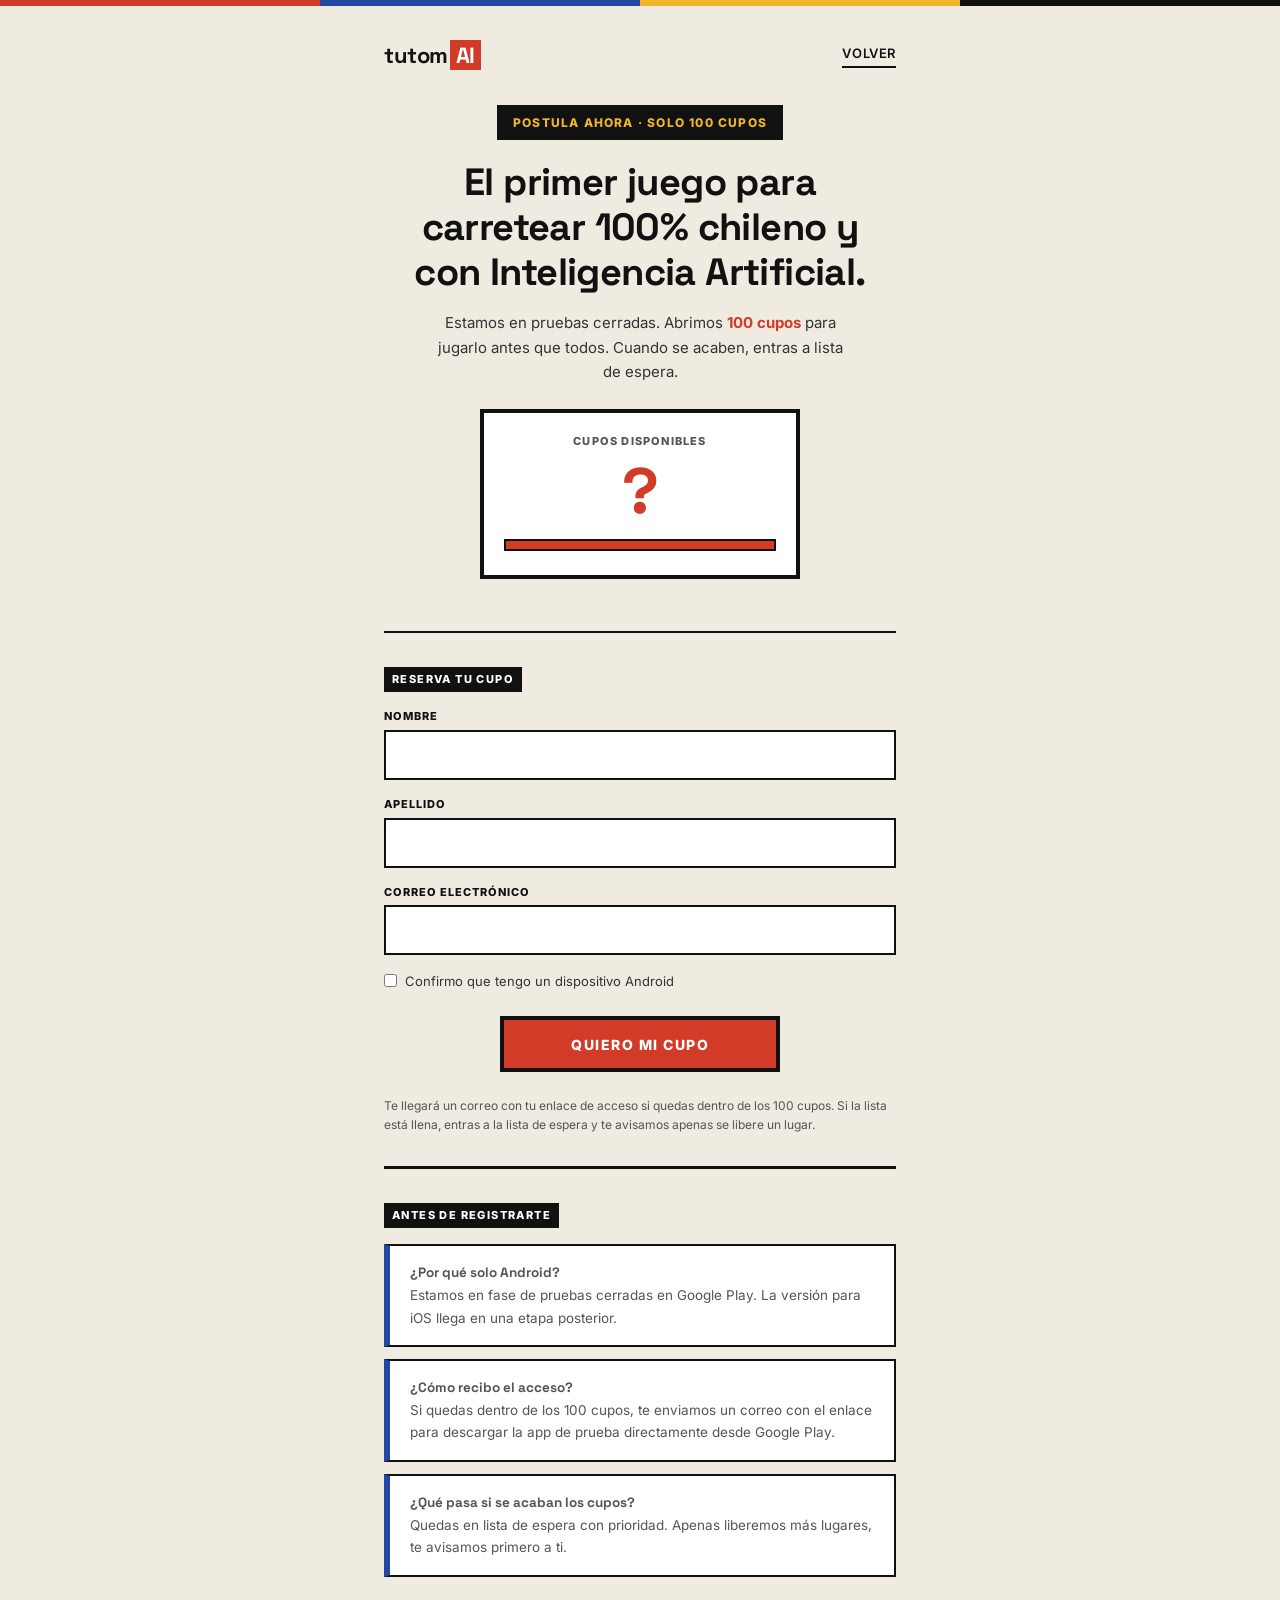
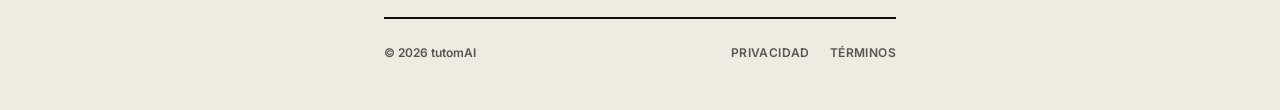
==== early-access.html @ 4b157cb8 "Redesign site with Mondrian style and add early-access landing page Rebuild all pages around tutomAI" ====
<!DOCTYPE html>
<html lang="es">
<head>
  <meta charset="UTF-8" />
  <meta name="viewport" content="width=device-width, initial-scale=1.0" />
  <title>Acceso anticipado — tutomAI</title>
  <meta name="description" content="Sé de los primeros 100 en jugar tutomAI antes que nadie. Solo Android. Cupos limitados." />
  <link rel="preconnect" href="https://fonts.googleapis.com" />
  <link rel="preconnect" href="https://fonts.gstatic.com" crossorigin />
  <link rel="stylesheet" href="/style.css" />
</head>
<body>
  <div class="m-strip"><span></span><span></span><span></span><span></span></div>

  <div class="container container-ea">

    <nav class="nav">
      <a href="/" class="nav-brand">tutom<span class="accent">AI</span></a>
      <a href="/" class="nav-back">Volver</a>
    </nav>

    <section class="ea-hero">
      <span class="ea-badge">Postula ahora · Solo 100 cupos</span>
      <h1 class="ea-title">El primer juego para carretear 100% chileno y con Inteligencia Artificial.</h1>
      <p class="ea-sub">Estamos en pruebas cerradas. Abrimos <strong>100 cupos</strong> para jugarlo antes que todos. Cuando se acaben, entras a lista de espera.</p>

      <div class="ea-counter-box" id="counterBox">
        <div class="ea-counter-label">Cupos disponibles</div>
        <div class="ea-counter-number" id="counterNumber">—</div>
        <div class="ea-progress-track">
          <div class="ea-progress-fill" id="progressFill"></div>
        </div>
      </div>
    </section>

    <div class="divider"></div>

    <section class="ea-form-section" id="formSection">
      <p class="section-title" id="formSectionTitle">Reserva tu cupo</p>

      <form id="eaForm" class="ea-form">
        <div class="ea-field">
          <label for="firstName">Nombre</label>
          <input type="text" id="firstName" name="firstName" required autocomplete="given-name" />
        </div>
        <div class="ea-field">
          <label for="lastName">Apellido</label>
          <input type="text" id="lastName" name="lastName" required autocomplete="family-name" />
        </div>
        <div class="ea-field">
          <label for="email">Correo electrónico</label>
          <input type="email" id="email" name="email" required autocomplete="email" />
        </div>

        <label class="ea-check">
          <input type="checkbox" id="confirmAndroid" required />
          <span>Confirmo que tengo un dispositivo Android</span>
        </label>

        <button type="submit" class="btn btn-red ea-submit" id="eaSubmit">Quiero mi cupo</button>
        <p class="ea-disclaimer-small">Te llegará un correo con tu enlace de acceso si quedas dentro de los 100 cupos. Si la lista está llena, entras a la lista de espera y te avisamos apenas se libere un lugar.</p>
      </form>

      <div class="ea-success" id="eaSuccess" hidden>
        <div class="ea-success-icon">
          <span class="ea-beer ea-beer-left">🍺</span>
          <span class="ea-beer ea-beer-right">🍺</span>
        </div>
        <h2 class="ea-success-title" id="successTitle">¡Estás dentro!</h2>
        <p class="ea-success-text" id="successText">Revisa tu correo en los próximos días: te enviaremos el enlace de acceso a tutomAI.</p>
      </div>
    </section>

    <div class="divider"></div>

    <section class="section ea-faq">
      <p class="section-title">Antes de registrarte</p>
      <div class="card">
        <p class="card-title">¿Por qué solo Android?</p>
        <p>Estamos en fase de pruebas cerradas en Google Play. La versión para iOS llega en una etapa posterior.</p>
      </div>
      <div class="card">
        <p class="card-title">¿Cómo recibo el acceso?</p>
        <p>Si quedas dentro de los 100 cupos, te enviamos un correo con el enlace para descargar la app de prueba directamente desde Google Play.</p>
      </div>
      <div class="card">
        <p class="card-title">¿Qué pasa si se acaban los cupos?</p>
        <p>Quedas en lista de espera con prioridad. Apenas liberemos más lugares, te avisamos primero a ti.</p>
      </div>
    </section>

    <footer class="footer">
      <span class="footer-copy">© 2026 tutomAI</span>
      <div class="footer-links">
        <a href="/privacy.html">Privacidad</a>
        <a href="/terms.html">Términos</a>
      </div>
    </footer>

  </div>

  <script>
    const SCRIPT_URL = "https://script.google.com/macros/s/AKfycbwHbgW30Sx4lBO-89AHgApN3-SpJ5P9kEh-o2mkqaEKAbvNR7flJnKzaC2NRhua3Z_nAw/exec";
    const TOTAL_SLOTS = 100;

    const counterNumber = document.getElementById('counterNumber');
    const progressFill = document.getElementById('progressFill');
    const formSectionTitle = document.getElementById('formSectionTitle');
    const eaForm = document.getElementById('eaForm');
    const eaSuccess = document.getElementById('eaSuccess');
    const successTitle = document.getElementById('successTitle');
    const successText = document.getElementById('successText');
    const eaSubmit = document.getElementById('eaSubmit');

    function renderCounter(remaining) {
      const safeRemaining = Math.max(0, remaining);
      counterNumber.textContent = safeRemaining;
      const pct = Math.min(100, Math.max(0, (safeRemaining / TOTAL_SLOTS) * 100));
      progressFill.style.width = pct + '%';

      if (safeRemaining <= 0) {
        formSectionTitle.textContent = 'Lista de espera';
        eaSubmit.textContent = 'Unirme a la lista de espera';
        counterNumber.classList.add('ea-counter-zero');
      }
    }

    async function loadCounter() {
      try {
        const res = await fetch(SCRIPT_URL + '?action=count');
        const data = await res.json();
        renderCounter(TOTAL_SLOTS - data.registered);
      } catch (err) {
        counterNumber.textContent = '?';
      }
    }

    eaForm.addEventListener('submit', async (e) => {
      e.preventDefault();
      eaSubmit.disabled = true;
      eaSubmit.textContent = 'Enviando...';

      const payload = {
        firstName: document.getElementById('firstName').value.trim(),
        lastName: document.getElementById('lastName').value.trim(),
        email: document.getElementById('email').value.trim(),
      };

      try {
        const res = await fetch(SCRIPT_URL, {
          method: 'POST',
          body: JSON.stringify(payload),
        });
        const data = await res.json();

        eaForm.hidden = true;
        eaSuccess.hidden = false;

        if (data.status === 'waitlist') {
          successTitle.textContent = 'Quedaste en lista de espera';
          successText.textContent = 'Los 100 cupos ya se llenaron, pero quedaste con prioridad. Te avisaremos por correo apenas se libere un lugar.';
        } else {
          successTitle.textContent = '¡Estás dentro!';
          successText.textContent = 'Revisa tu correo en los próximos días: te enviaremos el enlace de acceso a tutomAI.';
        }

        if (typeof data.registered === 'number') {
          renderCounter(TOTAL_SLOTS - data.registered);
        }
      } catch (err) {
        eaSubmit.disabled = false;
        eaSubmit.textContent = 'Quiero mi cupo';
        alert('Hubo un problema al enviar tu registro. Intenta nuevamente.');
      }
    });

    loadCounter();
  </script>
</body>
</html>
---- style.css ----
@import url('https://fonts.googleapis.com/css2?family=Inter:wght@400;500;600;700;800&family=Space+Grotesk:wght@500;700&display=swap');

*, *::before, *::after { margin: 0; padding: 0; box-sizing: border-box; }

:root {
  --cream: #F0EBE1;
  --white: #FFFFFF;
  --black: #111111;
  --muted: #555555;
  --secondary: #333333;

  --red: #D13B27;
  --blue: #2447A3;
  --yellow: #F0B429;
  --green: #2A7D4F;
  --purple: #7B3FA0;

  --border-w: 2.5px;
  --border-w-heavy: 4px;

  --space-xs: 4px;
  --space-sm: 8px;
  --space-md: 12px;
  --space-lg: 16px;
  --space-xl: 20px;
  --space-xxl: 24px;
  --space-x3l: 32px;
  --space-x4l: 40px;
  --space-x5l: 48px;

  --font-sans: 'Inter', -apple-system, BlinkMacSystemFont, sans-serif;
  --font-display: 'Space Grotesk', sans-serif;
}

html { background: var(--cream); }

body {
  font-family: var(--font-sans);
  background: var(--cream);
  color: var(--black);
  line-height: 1.6;
  -webkit-font-smoothing: antialiased;
}

a { color: var(--black); }

/* ---------- Mondrian decorative strip ---------- */
.m-strip {
  display: flex;
  height: 6px;
  width: 100%;
}

.m-strip span { flex: 1; }
.m-strip span:nth-child(1) { background: var(--red); }
.m-strip span:nth-child(2) { background: var(--blue); }
.m-strip span:nth-child(3) { background: var(--yellow); }
.m-strip span:nth-child(4) { background: var(--black); }

/* ---------- Layout ---------- */
.container {
  max-width: 640px;
  margin: 0 auto;
  padding: var(--space-xxl) var(--space-lg) var(--space-x5l);
}

/* ---------- Nav ---------- */
.nav {
  display: flex;
  align-items: center;
  justify-content: space-between;
  margin-bottom: var(--space-x3l);
}

.nav-brand {
  font-family: var(--font-display);
  font-size: 22px;
  font-weight: 700;
  color: var(--black);
  text-decoration: none;
  letter-spacing: -0.5px;
}

.nav-brand .accent {
  background: var(--red);
  color: var(--white);
  padding: 1px 6px;
  margin-left: 2px;
}

.nav-back {
  font-size: 13px;
  font-weight: 600;
  color: var(--black);
  text-decoration: none;
  text-transform: uppercase;
  letter-spacing: 0.6px;
  border-bottom: var(--border-w) solid var(--black);
  padding-bottom: 2px;
}

/* ---------- Hero (home) ---------- */
.hero {
  text-align: center;
  padding: var(--space-x4l) 0 var(--space-x3l);
}

.hero-mark {
  font-family: var(--font-display);
  font-size: 56px;
  font-weight: 700;
  letter-spacing: -1.5px;
  color: var(--black);
  line-height: 1;
  margin-bottom: var(--space-lg);
}

.hero-mark .accent {
  display: inline-block;
  background: var(--red);
  color: var(--white);
  padding: 0 10px;
  margin-left: 2px;
}

.hero-tagline {
  font-size: 17px;
  color: var(--secondary);
  line-height: 1.6;
  max-width: 360px;
  margin: 0 auto var(--space-x3l);
  font-weight: 500;
}

/* ---------- Mondrian Buttons ---------- */
.btn {
  display: inline-flex;
  align-items: center;
  justify-content: center;
  gap: var(--space-sm);
  width: 100%;
  max-width: 340px;
  height: 56px;
  border: var(--border-w-heavy) solid var(--black);
  border-radius: 0;
  background: var(--white);
  color: var(--black);
  font-family: var(--font-sans);
  font-size: 14px;
  font-weight: 800;
  text-transform: uppercase;
  letter-spacing: 1.5px;
  text-decoration: none;
  transition: transform 0.1s ease;
}

.btn:active { transform: translateY(2px); }

.btn-red { background: var(--red); color: var(--white); }
.btn-blue { background: var(--blue); color: var(--white); }
.btn-yellow { background: var(--yellow); color: var(--black); }

.btn-icon { width: 18px; height: 18px; flex-shrink: 0; }

.btn-wrap {
  display: flex;
  justify-content: center;
  margin-bottom: var(--space-x3l);
}

/* ---------- Mode grid (feature blocks) ---------- */
.mode-grid {
  display: grid;
  grid-template-columns: 1fr 1fr;
  gap: var(--space-sm);
  margin-bottom: var(--space-x3l);
}

.mode-card {
  border: var(--border-w) solid var(--black);
  background: var(--white);
  padding: var(--space-lg) var(--space-md);
  text-align: left;
}

.mode-card .mode-dot {
  width: 14px;
  height: 14px;
  margin-bottom: var(--space-sm);
}

.mode-card .mode-name {
  font-family: var(--font-display);
  font-size: 15px;
  font-weight: 700;
  margin-bottom: 2px;
}

.mode-card .mode-desc {
  font-size: 12px;
  color: var(--muted);
  line-height: 1.5;
}

.dot-blue { background: var(--blue); }
.dot-green { background: var(--green); }
.dot-red { background: var(--red); }
.dot-purple { background: var(--purple); }
.dot-yellow { background: var(--yellow); }

/* ---------- Disclaimer / footer copy ---------- */
.disclaimer {
  font-size: 12px;
  color: var(--muted);
  line-height: 1.7;
  max-width: 320px;
  margin: 0 auto var(--space-xxl);
}

.footer-links {
  display: flex;
  gap: var(--space-xl);
  justify-content: center;
}

.footer-links a {
  font-size: 12px;
  font-weight: 600;
  color: var(--black);
  text-decoration: none;
  text-transform: uppercase;
  letter-spacing: 0.4px;
}

.footer-links a:hover { color: var(--red); }

/* ---------- Sub-page header ---------- */
.page-header { margin-bottom: var(--space-x3l); }

.page-title {
  font-family: var(--font-display);
  font-size: 32px;
  font-weight: 700;
  letter-spacing: -0.6px;
  color: var(--black);
  margin-bottom: var(--space-xs);
}

.page-date {
  font-size: 12px;
  font-weight: 600;
  color: var(--muted);
  letter-spacing: 0.3px;
}

/* ---------- Divider ---------- */
.divider {
  height: var(--border-w);
  background: var(--black);
  margin: var(--space-x3l) 0;
}

/* ---------- Content sections ---------- */
.section { margin-bottom: var(--space-xxl); }

.section-title {
  display: inline-block;
  font-size: 11px;
  font-weight: 800;
  letter-spacing: 1.4px;
  text-transform: uppercase;
  color: var(--white);
  background: var(--black);
  padding: 3px 8px;
  margin-bottom: var(--space-lg);
}

p {
  font-size: 14.5px;
  color: var(--secondary);
  line-height: 1.75;
  margin-bottom: var(--space-md);
}

ul { list-style: none; margin-bottom: var(--space-md); }

ul li {
  font-size: 14.5px;
  color: var(--secondary);
  line-height: 1.75;
  padding-left: var(--space-lg);
  position: relative;
  margin-bottom: var(--space-xs);
}

ul li::before {
  content: '';
  position: absolute;
  left: 0;
  top: 9px;
  width: 6px;
  height: 6px;
  background: var(--red);
}

.section a { text-decoration: underline; text-decoration-color: var(--black); }
.section a:hover { color: var(--red); text-decoration-color: var(--red); }

/* ---------- Cards (support FAQ) ---------- */
.card {
  background: var(--white);
  border: var(--border-w) solid var(--black);
  border-left: 6px solid var(--blue);
  padding: var(--space-lg) var(--space-xl);
  margin-bottom: var(--space-md);
}

.card-title {
  font-family: var(--font-display);
  font-size: 15px;
  font-weight: 700;
  color: var(--black);
  margin-bottom: var(--space-xs);
}

.card p {
  font-size: 13.5px;
  color: var(--muted);
  line-height: 1.65;
  margin-bottom: 0;
}

.contact-link {
  display: inline-block;
  margin-top: var(--space-md);
  font-size: 13px;
  font-weight: 700;
  color: var(--black);
  text-decoration: none;
  border-bottom: var(--border-w) solid var(--red);
  padding-bottom: 1px;
}

.contact-link:hover { color: var(--red); }

/* ---------- Footer ---------- */
.footer {
  margin-top: var(--space-x4l);
  padding-top: var(--space-xxl);
  border-top: var(--border-w) solid var(--black);
  display: flex;
  align-items: center;
  justify-content: space-between;
  flex-wrap: wrap;
  gap: var(--space-md);
}

.footer-copy {
  font-size: 12px;
  font-weight: 600;
  color: var(--muted);
}

.footer .footer-links a { color: var(--muted); }
.footer .footer-links a:hover { color: var(--red); }

/* ---------- Early access landing ---------- */
.container-ea { max-width: 560px; }

.ea-hero { text-align: center; padding-bottom: var(--space-xl); }

.ea-badge {
  display: inline-block;
  background: var(--black);
  color: var(--yellow);
  font-size: 12px;
  font-weight: 800;
  text-transform: uppercase;
  letter-spacing: 1.2px;
  padding: var(--space-sm) var(--space-lg);
  margin-bottom: var(--space-xl);
}

.ea-title {
  font-family: var(--font-display);
  font-size: 30px;
  font-weight: 700;
  line-height: 1.18;
  letter-spacing: -0.6px;
  color: var(--black);
  margin-bottom: var(--space-lg);
}

.ea-sub {
  font-size: 15px;
  color: var(--secondary);
  line-height: 1.65;
  max-width: 420px;
  margin: 0 auto var(--space-xxl);
}

.ea-sub strong { color: var(--red); }

.ea-counter-box {
  background: var(--white);
  border: var(--border-w-heavy) solid var(--black);
  padding: var(--space-xl) var(--space-xl) var(--space-xxl);
  max-width: 320px;
  margin: 0 auto;
}

.ea-counter-label {
  font-size: 11px;
  font-weight: 800;
  text-transform: uppercase;
  letter-spacing: 1.2px;
  color: var(--muted);
  margin-bottom: var(--space-sm);
}

.ea-counter-number {
  font-family: var(--font-display);
  font-size: 56px;
  font-weight: 700;
  color: var(--red);
  line-height: 1;
  margin-bottom: var(--space-lg);
}

.ea-counter-number.ea-counter-zero { color: var(--black); }

.ea-progress-track {
  height: 12px;
  width: 100%;
  background: var(--cream);
  border: var(--border-w) solid var(--black);
}

.ea-progress-fill {
  height: 100%;
  width: 100%;
  background: var(--red);
  transition: width 0.4s ease;
}

/* ---------- Early access form ---------- */
.ea-form-section { margin-bottom: var(--space-xxl); }

.ea-form {
  display: flex;
  flex-direction: column;
  gap: var(--space-lg);
}

.ea-form[hidden], .ea-success[hidden] { display: none; }

.ea-field {
  display: flex;
  flex-direction: column;
  gap: var(--space-xs);
}

.ea-field label {
  font-size: 11px;
  font-weight: 800;
  text-transform: uppercase;
  letter-spacing: 1px;
  color: var(--black);
}

.ea-field input {
  height: 50px;
  border: var(--border-w) solid var(--black);
  border-radius: 0;
  background: var(--white);
  padding: 0 var(--space-lg);
  font-family: var(--font-sans);
  font-size: 15px;
  color: var(--black);
}

.ea-field input:focus {
  outline: none;
  border-color: var(--blue);
  border-width: var(--border-w-heavy);
}

.ea-check {
  display: flex;
  align-items: flex-start;
  gap: var(--space-sm);
  font-size: 13px;
  color: var(--secondary);
  cursor: pointer;
}

.ea-check input { margin-top: 3px; accent-color: var(--blue); }

.ea-submit {
  width: 100%;
  max-width: 280px;
  margin: var(--space-sm) auto 0;
  align-self: center;
}

.ea-disclaimer-small {
  font-size: 12px;
  color: var(--muted);
  line-height: 1.6;
  margin-top: var(--space-sm);
  margin-bottom: 0;
}

/* ---------- Early access success state ---------- */
.ea-success {
  text-align: center;
  background: var(--white);
  border: var(--border-w-heavy) solid var(--black);
  padding: var(--space-x3l) var(--space-xl);
}

.ea-success-icon {
  display: inline-flex;
  align-items: center;
  justify-content: center;
  gap: 4px;
  width: 84px;
  height: 84px;
  background: var(--green);
  border: var(--border-w) solid var(--black);
  color: var(--white);
  font-size: 30px;
  font-weight: 800;
  margin-bottom: var(--space-lg);
  overflow: hidden;
}

.ea-beer {
  display: inline-block;
  transform-origin: bottom center;
}

.ea-beer-left {
  animation: eaCheersLeft 0.6s ease-out;
}

.ea-beer-right {
  animation: eaCheersRight 0.6s ease-out;
}

@keyframes eaCheersLeft {
  0%   { transform: translateX(-22px) rotate(0deg); }
  55%  { transform: translateX(2px) rotate(-18deg); }
  75%  { transform: translateX(0) rotate(-22deg); }
  100% { transform: translateX(0) rotate(-14deg); }
}

@keyframes eaCheersRight {
  0%   { transform: translateX(22px) rotate(0deg); }
  55%  { transform: translateX(-2px) rotate(18deg); }
  75%  { transform: translateX(0) rotate(22deg); }
  100% { transform: translateX(0) rotate(14deg); }
}

.ea-success-title {
  font-family: var(--font-display);
  font-size: 22px;
  font-weight: 700;
  margin-bottom: var(--space-sm);
}

.ea-success-text {
  font-size: 14px;
  color: var(--secondary);
  line-height: 1.65;
  margin-bottom: 0;
}

/* ---------- Responsive (tablet/desktop) ---------- */
@media (min-width: 640px) {
  .container { padding: var(--space-x3l) var(--space-xxl) var(--space-x5l); }
  .hero-mark { font-size: 72px; }
  .hero-tagline { font-size: 19px; }
  .page-title { font-size: 40px; }
  .mode-grid { grid-template-columns: repeat(4, 1fr); }
  .ea-title { font-size: 38px; }
  .ea-counter-number { font-size: 64px; }
}
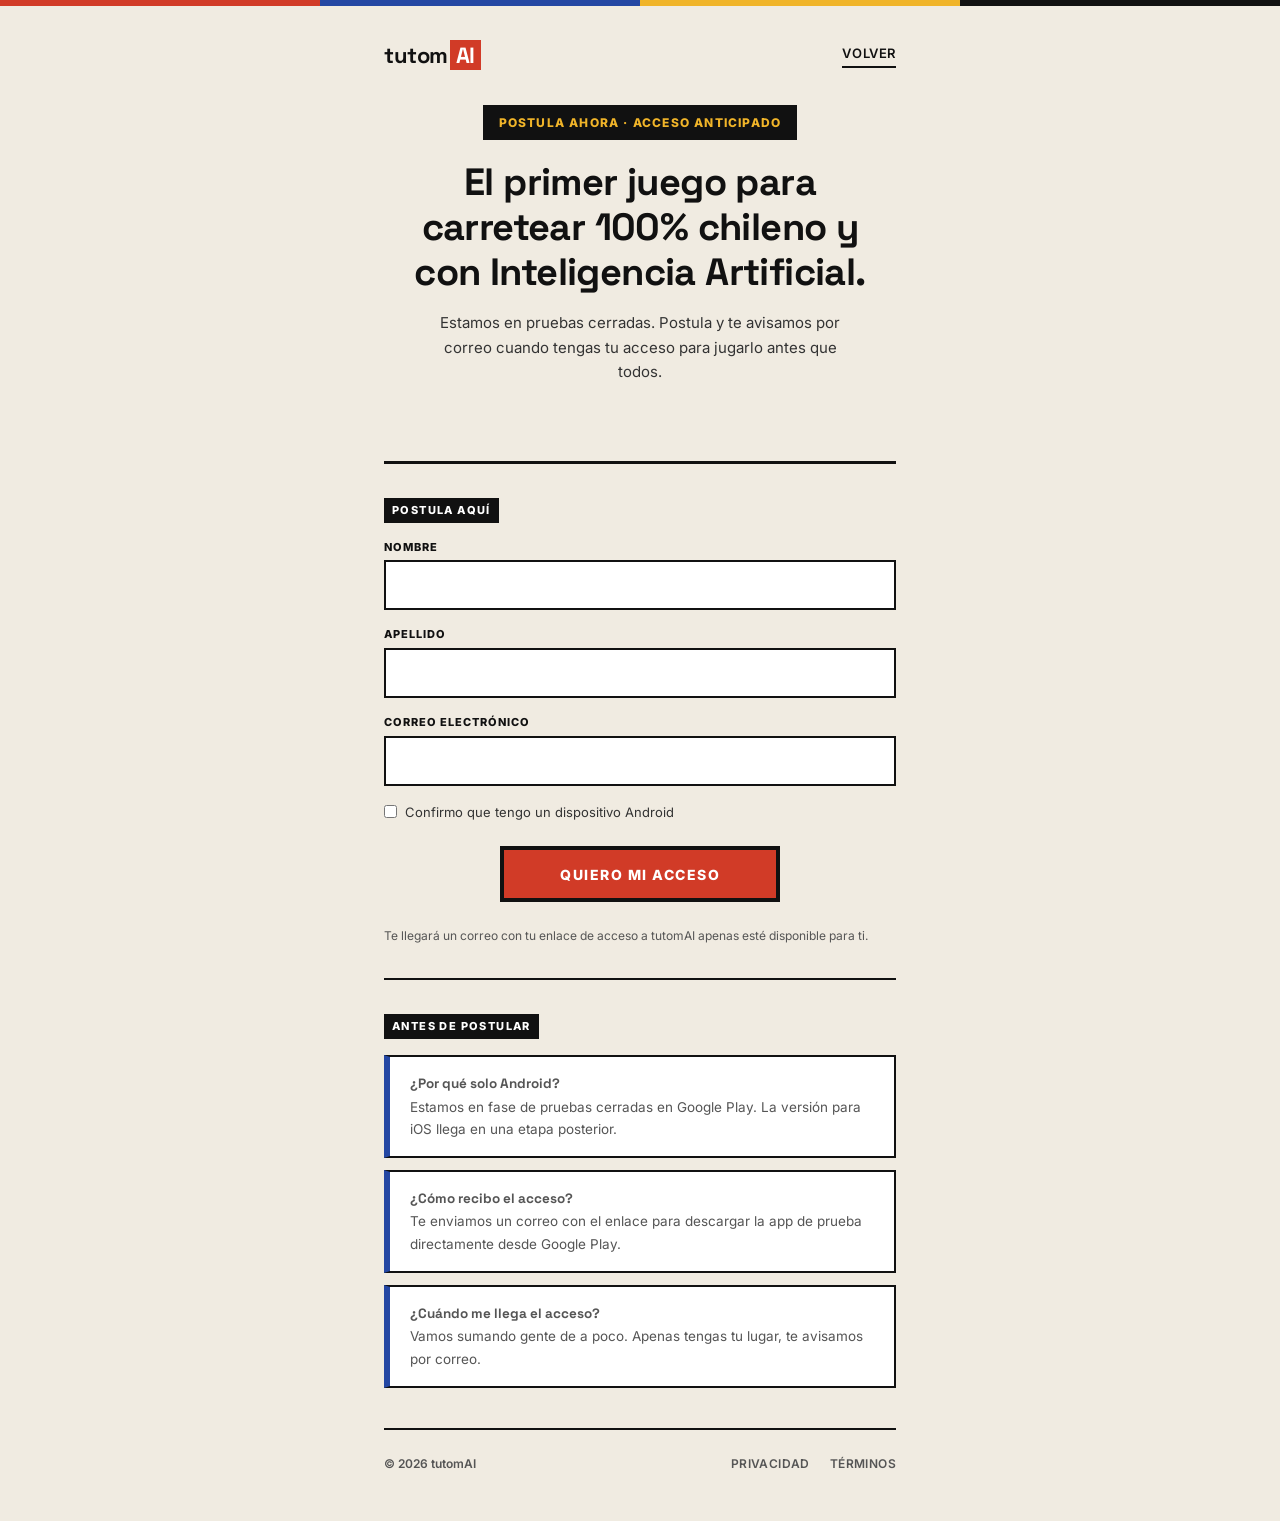
==== commit 00064ea0: "Turn early-access page into a generic social campaign landing Drop the 100-slot counter and waitlist" ====
--- a/early-access.html
+++ b/early-access.html
@@ -4,7 +4,7 @@
   <meta charset="UTF-8" />
   <meta name="viewport" content="width=device-width, initial-scale=1.0" />
   <title>Acceso anticipado — tutomAI</title>
-  <meta name="description" content="Sé de los primeros 100 en jugar tutomAI antes que nadie. Solo Android. Cupos limitados." />
+  <meta name="description" content="Postula para tener acceso anticipado a tutomAI, el primer juego para carretear 100% chileno con Inteligencia Artificial. Solo Android." />
   <link rel="preconnect" href="https://fonts.googleapis.com" />
   <link rel="preconnect" href="https://fonts.gstatic.com" crossorigin />
   <link rel="stylesheet" href="/style.css" />
@@ -20,23 +20,15 @@
     </nav>
 
     <section class="ea-hero">
-      <span class="ea-badge">Postula ahora · Solo 100 cupos</span>
+      <span class="ea-badge">Postula ahora · Acceso anticipado</span>
       <h1 class="ea-title">El primer juego para carretear 100% chileno y con Inteligencia Artificial.</h1>
-      <p class="ea-sub">Estamos en pruebas cerradas. Abrimos <strong>100 cupos</strong> para jugarlo antes que todos. Cuando se acaben, entras a lista de espera.</p>
-
-      <div class="ea-counter-box" id="counterBox">
-        <div class="ea-counter-label">Cupos disponibles</div>
-        <div class="ea-counter-number" id="counterNumber">—</div>
-        <div class="ea-progress-track">
-          <div class="ea-progress-fill" id="progressFill"></div>
-        </div>
-      </div>
+      <p class="ea-sub">Estamos en pruebas cerradas. Postula y te avisamos por correo cuando tengas tu acceso para jugarlo antes que todos.</p>
     </section>
 
     <div class="divider"></div>
 
     <section class="ea-form-section" id="formSection">
-      <p class="section-title" id="formSectionTitle">Reserva tu cupo</p>
+      <p class="section-title" id="formSectionTitle">Postula aquí</p>
 
       <form id="eaForm" class="ea-form">
         <div class="ea-field">
@@ -57,35 +49,39 @@
           <span>Confirmo que tengo un dispositivo Android</span>
         </label>
 
-        <button type="submit" class="btn btn-red ea-submit" id="eaSubmit">Quiero mi cupo</button>
-        <p class="ea-disclaimer-small">Te llegará un correo con tu enlace de acceso si quedas dentro de los 100 cupos. Si la lista está llena, entras a la lista de espera y te avisamos apenas se libere un lugar.</p>
+        <button type="submit" class="btn btn-red ea-submit" id="eaSubmit">Quiero mi acceso</button>
+        <p class="ea-disclaimer-small">Te llegará un correo con tu enlace de acceso a tutomAI apenas esté disponible para ti.</p>
       </form>
 
-      <div class="ea-success" id="eaSuccess" hidden>
+    </section>
+
+    <div class="ea-overlay" id="eaOverlay" hidden>
+      <div class="ea-success" id="eaSuccess">
         <div class="ea-success-icon">
           <span class="ea-beer ea-beer-left">🍺</span>
           <span class="ea-beer ea-beer-right">🍺</span>
         </div>
-        <h2 class="ea-success-title" id="successTitle">¡Estás dentro!</h2>
+        <h2 class="ea-success-title" id="successTitle">¡Listo, quedaste postulando!</h2>
         <p class="ea-success-text" id="successText">Revisa tu correo en los próximos días: te enviaremos el enlace de acceso a tutomAI.</p>
+        <button type="button" class="btn btn-blue ea-overlay-close" id="eaOverlayClose">Listo</button>
       </div>
-    </section>
+    </div>
 
     <div class="divider"></div>
 
     <section class="section ea-faq">
-      <p class="section-title">Antes de registrarte</p>
+      <p class="section-title">Antes de postular</p>
       <div class="card">
         <p class="card-title">¿Por qué solo Android?</p>
         <p>Estamos en fase de pruebas cerradas en Google Play. La versión para iOS llega en una etapa posterior.</p>
       </div>
       <div class="card">
         <p class="card-title">¿Cómo recibo el acceso?</p>
-        <p>Si quedas dentro de los 100 cupos, te enviamos un correo con el enlace para descargar la app de prueba directamente desde Google Play.</p>
+        <p>Te enviamos un correo con el enlace para descargar la app de prueba directamente desde Google Play.</p>
       </div>
       <div class="card">
-        <p class="card-title">¿Qué pasa si se acaban los cupos?</p>
-        <p>Quedas en lista de espera con prioridad. Apenas liberemos más lugares, te avisamos primero a ti.</p>
+        <p class="card-title">¿Cuándo me llega el acceso?</p>
+        <p>Vamos sumando gente de a poco. Apenas tengas tu lugar, te avisamos por correo.</p>
       </div>
     </section>
 
@@ -101,39 +97,13 @@
 
   <script>
     const SCRIPT_URL = "https://script.google.com/macros/s/AKfycbwHbgW30Sx4lBO-89AHgApN3-SpJ5P9kEh-o2mkqaEKAbvNR7flJnKzaC2NRhua3Z_nAw/exec";
-    const TOTAL_SLOTS = 100;
 
-    const counterNumber = document.getElementById('counterNumber');
-    const progressFill = document.getElementById('progressFill');
-    const formSectionTitle = document.getElementById('formSectionTitle');
     const eaForm = document.getElementById('eaForm');
-    const eaSuccess = document.getElementById('eaSuccess');
+    const eaOverlay = document.getElementById('eaOverlay');
     const successTitle = document.getElementById('successTitle');
     const successText = document.getElementById('successText');
     const eaSubmit = document.getElementById('eaSubmit');
-
-    function renderCounter(remaining) {
-      const safeRemaining = Math.max(0, remaining);
-      counterNumber.textContent = safeRemaining;
-      const pct = Math.min(100, Math.max(0, (safeRemaining / TOTAL_SLOTS) * 100));
-      progressFill.style.width = pct + '%';
-
-      if (safeRemaining <= 0) {
-        formSectionTitle.textContent = 'Lista de espera';
-        eaSubmit.textContent = 'Unirme a la lista de espera';
-        counterNumber.classList.add('ea-counter-zero');
-      }
-    }
-
-    async function loadCounter() {
-      try {
-        const res = await fetch(SCRIPT_URL + '?action=count');
-        const data = await res.json();
-        renderCounter(TOTAL_SLOTS - data.registered);
-      } catch (err) {
-        counterNumber.textContent = '?';
-      }
-    }
+    const eaOverlayClose = document.getElementById('eaOverlayClose');
 
     eaForm.addEventListener('submit', async (e) => {
       e.preventDefault();
@@ -151,30 +121,22 @@
           method: 'POST',
           body: JSON.stringify(payload),
         });
-        const data = await res.json();
+        await res.json();
 
-        eaForm.hidden = true;
-        eaSuccess.hidden = false;
-
-        if (data.status === 'waitlist') {
-          successTitle.textContent = 'Quedaste en lista de espera';
-          successText.textContent = 'Los 100 cupos ya se llenaron, pero quedaste con prioridad. Te avisaremos por correo apenas se libere un lugar.';
-        } else {
-          successTitle.textContent = '¡Estás dentro!';
-          successText.textContent = 'Revisa tu correo en los próximos días: te enviaremos el enlace de acceso a tutomAI.';
-        }
-
-        if (typeof data.registered === 'number') {
-          renderCounter(TOTAL_SLOTS - data.registered);
-        }
+        eaOverlay.hidden = false;
+        successTitle.textContent = '¡Listo, quedaste postulando!';
+        successText.textContent = 'Revisa tu correo en los próximos días: te enviaremos el enlace de acceso a tutomAI.';
       } catch (err) {
         eaSubmit.disabled = false;
-        eaSubmit.textContent = 'Quiero mi cupo';
+        eaSubmit.textContent = 'Quiero mi acceso';
         alert('Hubo un problema al enviar tu registro. Intenta nuevamente.');
       }
     });
 
-    loadCounter();
+    eaOverlayClose.addEventListener('click', () => {
+      eaOverlay.hidden = true;
+      eaForm.hidden = true;
+    });
   </script>
 </body>
 </html>
--- a/style.css
+++ b/style.css
@@ -32,7 +32,11 @@
   --font-display: 'Space Grotesk', sans-serif;
 }
 
-html { background: var(--cream); }
+html {
+  background: var(--cream);
+  overflow-x: hidden;
+  width: 100%;
+}
 
 body {
   font-family: var(--font-sans);
@@ -40,7 +44,12 @@
   color: var(--black);
   line-height: 1.6;
   -webkit-font-smoothing: antialiased;
-}
+  overflow-x: hidden;
+  width: 100%;
+  max-width: 100vw;
+}
+
+img, svg { max-width: 100%; }
 
 a { color: var(--black); }
 
@@ -511,12 +520,39 @@
   margin-bottom: 0;
 }
 
-/* ---------- Early access success state ---------- */
+/* ---------- Early access success modal ---------- */
+.ea-overlay {
+  position: fixed;
+  inset: 0;
+  z-index: 100;
+  display: flex;
+  align-items: center;
+  justify-content: center;
+  background: rgba(17, 17, 17, 0.55);
+  padding: var(--space-lg);
+}
+
+.ea-overlay[hidden] { display: none; }
+
 .ea-success {
   text-align: center;
   background: var(--white);
   border: var(--border-w-heavy) solid var(--black);
   padding: var(--space-x3l) var(--space-xl);
+  max-width: 360px;
+  width: 100%;
+  animation: eaModalIn 0.25s ease-out;
+}
+
+@keyframes eaModalIn {
+  0%   { transform: scale(0.92); opacity: 0; }
+  100% { transform: scale(1); opacity: 1; }
+}
+
+.ea-overlay-close {
+  width: 100%;
+  max-width: 220px;
+  margin: var(--space-xl) auto 0;
 }
 
 .ea-success-icon {
@@ -541,25 +577,25 @@
 }
 
 .ea-beer-left {
-  animation: eaCheersLeft 0.6s ease-out;
+  animation: eaCheersLeft 1.6s ease-in-out infinite;
 }
 
 .ea-beer-right {
-  animation: eaCheersRight 0.6s ease-out;
+  animation: eaCheersRight 1.6s ease-in-out infinite;
 }
 
 @keyframes eaCheersLeft {
-  0%   { transform: translateX(-22px) rotate(0deg); }
-  55%  { transform: translateX(2px) rotate(-18deg); }
-  75%  { transform: translateX(0) rotate(-22deg); }
-  100% { transform: translateX(0) rotate(-14deg); }
+  0%, 20%  { transform: translateX(-20px) rotate(-14deg) scale(1); }
+  45%      { transform: translateX(8px) rotate(-22deg) scale(1.15); }
+  55%      { transform: translateX(8px) rotate(-22deg) scale(1.15); }
+  80%, 100% { transform: translateX(-20px) rotate(-14deg) scale(1); }
 }
 
 @keyframes eaCheersRight {
-  0%   { transform: translateX(22px) rotate(0deg); }
-  55%  { transform: translateX(-2px) rotate(18deg); }
-  75%  { transform: translateX(0) rotate(22deg); }
-  100% { transform: translateX(0) rotate(14deg); }
+  0%, 20%  { transform: translateX(20px) rotate(14deg) scale(1); }
+  45%      { transform: translateX(-8px) rotate(22deg) scale(1.15); }
+  55%      { transform: translateX(-8px) rotate(22deg) scale(1.15); }
+  80%, 100% { transform: translateX(20px) rotate(14deg) scale(1); }
 }
 
 .ea-success-title {
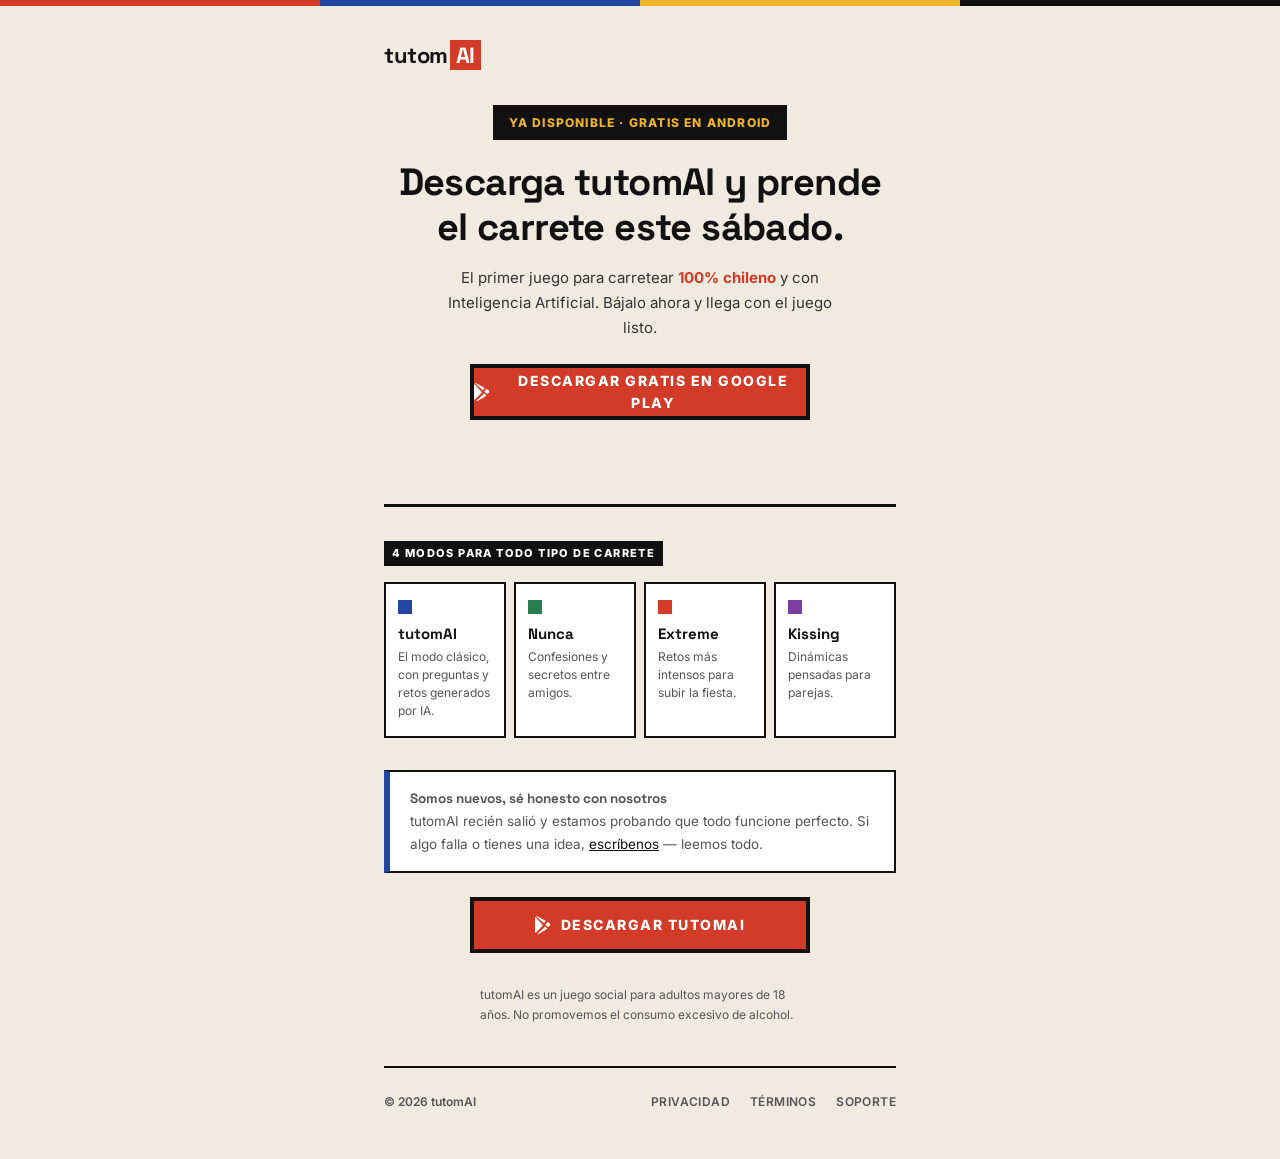
==== commit a00615fc: "Replace early-access form with app download landing (Play Store CTA)" ====
--- a/early-access.html
+++ b/early-access.html
@@ -3,8 +3,8 @@
 <head>
   <meta charset="UTF-8" />
   <meta name="viewport" content="width=device-width, initial-scale=1.0" />
-  <title>Acceso anticipado — tutomAI</title>
-  <meta name="description" content="Postula para tener acceso anticipado a tutomAI, el primer juego para carretear 100% chileno con Inteligencia Artificial. Solo Android." />
+  <title>Descarga tutomAI — El juego para carretear con IA</title>
+  <meta name="description" content="Ya puedes descargar tutomAI gratis en Google Play. El primer juego para carretear 100% chileno con Inteligencia Artificial." />
   <link rel="preconnect" href="https://fonts.googleapis.com" />
   <link rel="preconnect" href="https://fonts.gstatic.com" crossorigin />
   <link rel="stylesheet" href="/style.css" />
@@ -16,127 +16,78 @@
 
     <nav class="nav">
       <a href="/" class="nav-brand">tutom<span class="accent">AI</span></a>
-      <a href="/" class="nav-back">Volver</a>
     </nav>
 
     <section class="ea-hero">
-      <span class="ea-badge">Postula ahora · Acceso anticipado</span>
-      <h1 class="ea-title">El primer juego para carretear 100% chileno y con Inteligencia Artificial.</h1>
-      <p class="ea-sub">Estamos en pruebas cerradas. Postula y te avisamos por correo cuando tengas tu acceso para jugarlo antes que todos.</p>
+      <span class="ea-badge">Ya disponible · Gratis en Android</span>
+      <h1 class="ea-title">Descarga tutomAI y prende el carrete este sábado.</h1>
+      <p class="ea-sub">El primer juego para carretear <strong>100% chileno</strong> y con Inteligencia Artificial. Bájalo ahora y llega con el juego listo.</p>
+
+      <div class="btn-wrap">
+        <a href="https://play.google.com/store/apps/details?id=com.tutomai.app" class="btn btn-red">
+          <svg class="btn-icon" viewBox="0 0 24 24" fill="currentColor">
+            <path d="M3.18 23.76a2 2 0 0 0 2.09-.15l11.34-6.55-2.93-2.93-10.5 9.63zM.5 1.27C.19 1.67 0 2.23 0 2.96v18.08c0 .73.19 1.29.5 1.69l.09.09L10.44 12.5v-.23L.59 1.18l-.09.09zm19.27 8.4-2.89-1.67-3.27 3.27 3.27 3.27 2.9-1.68c.83-.48.83-1.26 0-1.74l-.01-.45zM3.18.24 14.52 6.79l-2.93 2.93L1.27.09A2 2 0 0 1 3.18.24z"/>
+          </svg>
+          Descargar gratis en Google Play
+        </a>
+      </div>
     </section>
 
     <div class="divider"></div>
 
-    <section class="ea-form-section" id="formSection">
-      <p class="section-title" id="formSectionTitle">Postula aquí</p>
-
-      <form id="eaForm" class="ea-form">
-        <div class="ea-field">
-          <label for="firstName">Nombre</label>
-          <input type="text" id="firstName" name="firstName" required autocomplete="given-name" />
+    <section class="section">
+      <p class="section-title">4 modos para todo tipo de carrete</p>
+      <div class="mode-grid">
+        <div class="mode-card">
+          <div class="mode-dot dot-blue"></div>
+          <div class="mode-name">tutomAI</div>
+          <div class="mode-desc">El modo clásico, con preguntas y retos generados por IA.</div>
         </div>
-        <div class="ea-field">
-          <label for="lastName">Apellido</label>
-          <input type="text" id="lastName" name="lastName" required autocomplete="family-name" />
+        <div class="mode-card">
+          <div class="mode-dot dot-green"></div>
+          <div class="mode-name">Nunca</div>
+          <div class="mode-desc">Confesiones y secretos entre amigos.</div>
         </div>
-        <div class="ea-field">
-          <label for="email">Correo electrónico</label>
-          <input type="email" id="email" name="email" required autocomplete="email" />
+        <div class="mode-card">
+          <div class="mode-dot dot-red"></div>
+          <div class="mode-name">Extreme</div>
+          <div class="mode-desc">Retos más intensos para subir la fiesta.</div>
         </div>
-
-        <label class="ea-check">
-          <input type="checkbox" id="confirmAndroid" required />
-          <span>Confirmo que tengo un dispositivo Android</span>
-        </label>
-
-        <button type="submit" class="btn btn-red ea-submit" id="eaSubmit">Quiero mi acceso</button>
-        <p class="ea-disclaimer-small">Te llegará un correo con tu enlace de acceso a tutomAI apenas esté disponible para ti.</p>
-      </form>
-
+        <div class="mode-card">
+          <div class="mode-dot dot-purple"></div>
+          <div class="mode-name">Kissing</div>
+          <div class="mode-desc">Dinámicas pensadas para parejas.</div>
+        </div>
+      </div>
     </section>
 
-    <div class="ea-overlay" id="eaOverlay" hidden>
-      <div class="ea-success" id="eaSuccess">
-        <div class="ea-success-icon">
-          <span class="ea-beer ea-beer-left">🍺</span>
-          <span class="ea-beer ea-beer-right">🍺</span>
-        </div>
-        <h2 class="ea-success-title" id="successTitle">¡Listo, quedaste postulando!</h2>
-        <p class="ea-success-text" id="successText">Revisa tu correo en los próximos días: te enviaremos el enlace de acceso a tutomAI.</p>
-        <button type="button" class="btn btn-blue ea-overlay-close" id="eaOverlayClose">Listo</button>
+    <section class="section">
+      <div class="card">
+        <p class="card-title">Somos nuevos, sé honesto con nosotros</p>
+        <p>tutomAI recién salió y estamos probando que todo funcione perfecto. Si algo falla o tienes una idea, <a href="/support.html">escríbenos</a> — leemos todo.</p>
       </div>
+    </section>
+
+    <div class="btn-wrap">
+      <a href="https://play.google.com/store/apps/details?id=com.tutomai.app" class="btn btn-red">
+        <svg class="btn-icon" viewBox="0 0 24 24" fill="currentColor">
+          <path d="M3.18 23.76a2 2 0 0 0 2.09-.15l11.34-6.55-2.93-2.93-10.5 9.63zM.5 1.27C.19 1.67 0 2.23 0 2.96v18.08c0 .73.19 1.29.5 1.69l.09.09L10.44 12.5v-.23L.59 1.18l-.09.09zm19.27 8.4-2.89-1.67-3.27 3.27 3.27 3.27 2.9-1.68c.83-.48.83-1.26 0-1.74l-.01-.45zM3.18.24 14.52 6.79l-2.93 2.93L1.27.09A2 2 0 0 1 3.18.24z"/>
+        </svg>
+        Descargar tutomAI
+      </a>
     </div>
 
-    <div class="divider"></div>
-
-    <section class="section ea-faq">
-      <p class="section-title">Antes de postular</p>
-      <div class="card">
-        <p class="card-title">¿Por qué solo Android?</p>
-        <p>Estamos en fase de pruebas cerradas en Google Play. La versión para iOS llega en una etapa posterior.</p>
-      </div>
-      <div class="card">
-        <p class="card-title">¿Cómo recibo el acceso?</p>
-        <p>Te enviamos un correo con el enlace para descargar la app de prueba directamente desde Google Play.</p>
-      </div>
-      <div class="card">
-        <p class="card-title">¿Cuándo me llega el acceso?</p>
-        <p>Vamos sumando gente de a poco. Apenas tengas tu lugar, te avisamos por correo.</p>
-      </div>
-    </section>
+    <p class="disclaimer">tutomAI es un juego social para adultos mayores de 18 años. No promovemos el consumo excesivo de alcohol.</p>
 
     <footer class="footer">
       <span class="footer-copy">© 2026 tutomAI</span>
       <div class="footer-links">
         <a href="/privacy.html">Privacidad</a>
         <a href="/terms.html">Términos</a>
+        <a href="/support.html">Soporte</a>
       </div>
     </footer>
 
   </div>
-
-  <script>
-    const SCRIPT_URL = "https://script.google.com/macros/s/AKfycbwHbgW30Sx4lBO-89AHgApN3-SpJ5P9kEh-o2mkqaEKAbvNR7flJnKzaC2NRhua3Z_nAw/exec";
-
-    const eaForm = document.getElementById('eaForm');
-    const eaOverlay = document.getElementById('eaOverlay');
-    const successTitle = document.getElementById('successTitle');
-    const successText = document.getElementById('successText');
-    const eaSubmit = document.getElementById('eaSubmit');
-    const eaOverlayClose = document.getElementById('eaOverlayClose');
-
-    eaForm.addEventListener('submit', async (e) => {
-      e.preventDefault();
-      eaSubmit.disabled = true;
-      eaSubmit.textContent = 'Enviando...';
-
-      const payload = {
-        firstName: document.getElementById('firstName').value.trim(),
-        lastName: document.getElementById('lastName').value.trim(),
-        email: document.getElementById('email').value.trim(),
-      };
-
-      try {
-        const res = await fetch(SCRIPT_URL, {
-          method: 'POST',
-          body: JSON.stringify(payload),
-        });
-        await res.json();
-
-        eaOverlay.hidden = false;
-        successTitle.textContent = '¡Listo, quedaste postulando!';
-        successText.textContent = 'Revisa tu correo en los próximos días: te enviaremos el enlace de acceso a tutomAI.';
-      } catch (err) {
-        eaSubmit.disabled = false;
-        eaSubmit.textContent = 'Quiero mi acceso';
-        alert('Hubo un problema al enviar tu registro. Intenta nuevamente.');
-      }
-    });
-
-    eaOverlayClose.addEventListener('click', () => {
-      eaOverlay.hidden = true;
-      eaForm.hidden = true;
-    });
-  </script>
 </body>
 </html>
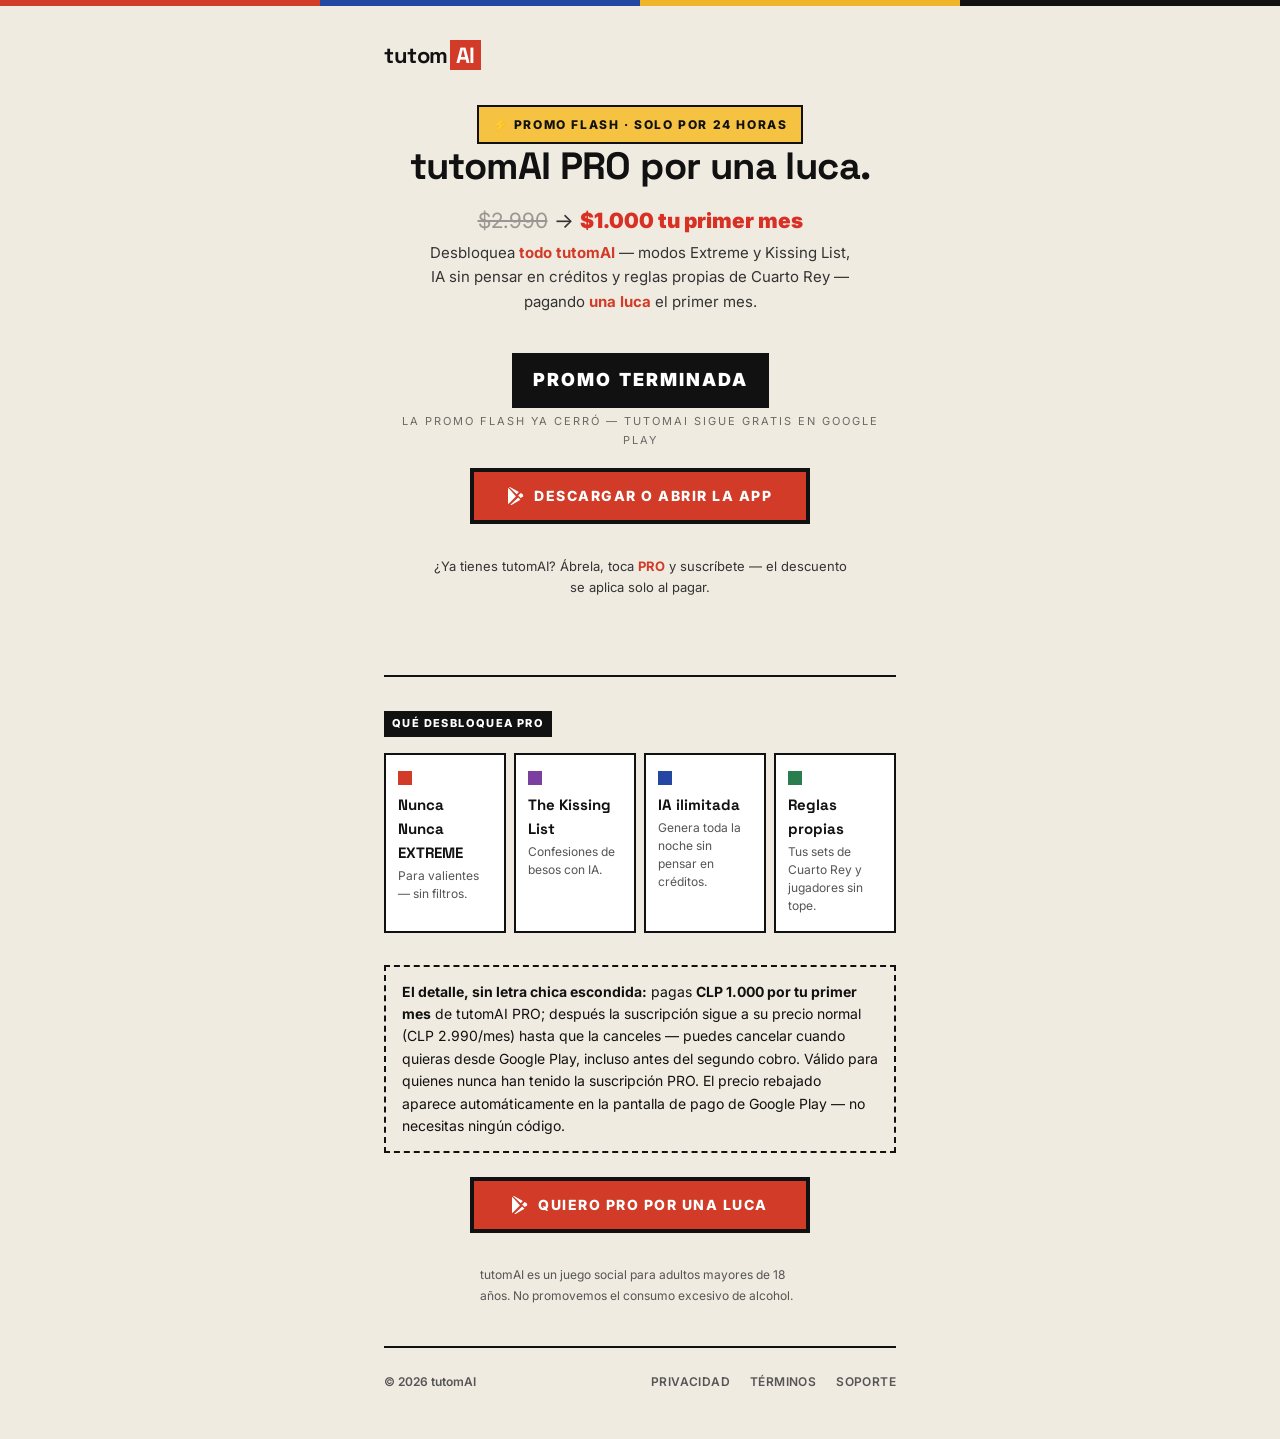
==== commit 60d684cc: "promo flash 24h: PRO por $1.000 el primer mes (countdown + detalle + CTA Play) Co-Authored-By: Claud" ====
--- a/early-access.html
+++ b/early-access.html
@@ -3,11 +3,58 @@
 <head>
   <meta charset="UTF-8" />
   <meta name="viewport" content="width=device-width, initial-scale=1.0" />
-  <title>Descarga tutomAI — El juego para carretear con IA</title>
-  <meta name="description" content="Ya puedes descargar tutomAI gratis en Google Play. El primer juego para carretear 100% chileno con Inteligencia Artificial." />
+  <title>Promo flash — tutomAI PRO por $1.000 tu primer mes</title>
+  <meta name="description" content="Solo por 24 horas: tutomAI PRO por $1.000 tu primer mes. El juego para carretear con IA, 100% chileno. Descarga la app y suscríbete antes que termine." />
   <link rel="preconnect" href="https://fonts.googleapis.com" />
   <link rel="preconnect" href="https://fonts.gstatic.com" crossorigin />
   <link rel="stylesheet" href="/style.css" />
+  <style>
+    .flash-badge {
+      display: inline-block;
+      background: #F5C242;
+      border: 2px solid #111111;
+      padding: 8px 14px;
+      font-weight: 800;
+      font-size: 12px;
+      letter-spacing: 1.6px;
+      text-transform: uppercase;
+      color: #111111;
+    }
+    .flash-price {
+      margin: 18px 0 6px 0;
+      font-size: 21px;
+      line-height: 1.3;
+    }
+    .flash-price .old { text-decoration: line-through; opacity: 0.45; }
+    .flash-price .new { font-weight: 900; color: #D93025; }
+    .countdown {
+      display: inline-block;
+      margin: 14px 0 4px 0;
+      padding: 10px 18px;
+      border: 3px solid #111111;
+      background: #111111;
+      color: #FFFFFF;
+      font-variant-numeric: tabular-nums;
+      font-size: 26px;
+      font-weight: 900;
+      letter-spacing: 2px;
+    }
+    .countdown-label {
+      font-size: 11px;
+      letter-spacing: 2px;
+      text-transform: uppercase;
+      opacity: 0.7;
+      margin-bottom: 18px;
+    }
+    .promo-detail {
+      border: 2px dashed #111111;
+      padding: 14px 16px;
+      font-size: 14px;
+      line-height: 1.6;
+      margin-top: 8px;
+      text-align: left;
+    }
+  </style>
 </head>
 <body>
   <div class="m-strip"><span></span><span></span><span></span><span></span></div>
@@ -19,52 +66,56 @@
     </nav>
 
     <section class="ea-hero">
-      <span class="ea-badge">Ya disponible · Gratis en Android</span>
-      <h1 class="ea-title">Descarga tutomAI y prende el carrete este sábado.</h1>
-      <p class="ea-sub">El primer juego para carretear <strong>100% chileno</strong> y con Inteligencia Artificial. Bájalo ahora y llega con el juego listo.</p>
+      <span class="flash-badge">⚡ Promo flash · Solo por 24 horas</span>
+      <h1 class="ea-title">tutomAI PRO por una luca.</h1>
+      <p class="flash-price"><span class="old">$2.990</span> → <span class="new">$1.000 tu primer mes</span></p>
+      <p class="ea-sub">Desbloquea <strong>todo tutomAI</strong> — modos Extreme y Kissing List, IA sin pensar en créditos y reglas propias de Cuarto Rey — pagando <strong>una luca</strong> el primer mes.</p>
+
+      <div class="countdown" id="countdown">--:--:--</div>
+      <p class="countdown-label" id="countdown-label">para que termine la promo</p>
 
       <div class="btn-wrap">
         <a href="https://play.google.com/store/apps/details?id=com.tutomai.app" class="btn btn-red">
           <svg class="btn-icon" viewBox="0 0 24 24" fill="currentColor">
             <path d="M3.18 23.76a2 2 0 0 0 2.09-.15l11.34-6.55-2.93-2.93-10.5 9.63zM.5 1.27C.19 1.67 0 2.23 0 2.96v18.08c0 .73.19 1.29.5 1.69l.09.09L10.44 12.5v-.23L.59 1.18l-.09.09zm19.27 8.4-2.89-1.67-3.27 3.27 3.27 3.27 2.9-1.68c.83-.48.83-1.26 0-1.74l-.01-.45zM3.18.24 14.52 6.79l-2.93 2.93L1.27.09A2 2 0 0 1 3.18.24z"/>
           </svg>
-          Descargar gratis en Google Play
+          Descargar o abrir la app
         </a>
       </div>
+      <p class="ea-sub" style="font-size:13px; margin-top:10px;">¿Ya tienes tutomAI? Ábrela, toca <strong>PRO</strong> y suscríbete — el descuento se aplica solo al pagar.</p>
     </section>
 
     <div class="divider"></div>
 
     <section class="section">
-      <p class="section-title">4 modos para todo tipo de carrete</p>
+      <p class="section-title">Qué desbloquea PRO</p>
       <div class="mode-grid">
         <div class="mode-card">
+          <div class="mode-dot dot-red"></div>
+          <div class="mode-name">Nunca Nunca EXTREME</div>
+          <div class="mode-desc">Para valientes — sin filtros.</div>
+        </div>
+        <div class="mode-card">
+          <div class="mode-dot dot-purple"></div>
+          <div class="mode-name">The Kissing List</div>
+          <div class="mode-desc">Confesiones de besos con IA.</div>
+        </div>
+        <div class="mode-card">
           <div class="mode-dot dot-blue"></div>
-          <div class="mode-name">tutomAI</div>
-          <div class="mode-desc">El modo clásico, con preguntas y retos generados por IA.</div>
+          <div class="mode-name">IA ilimitada</div>
+          <div class="mode-desc">Genera toda la noche sin pensar en créditos.</div>
         </div>
         <div class="mode-card">
           <div class="mode-dot dot-green"></div>
-          <div class="mode-name">Nunca</div>
-          <div class="mode-desc">Confesiones y secretos entre amigos.</div>
-        </div>
-        <div class="mode-card">
-          <div class="mode-dot dot-red"></div>
-          <div class="mode-name">Extreme</div>
-          <div class="mode-desc">Retos más intensos para subir la fiesta.</div>
-        </div>
-        <div class="mode-card">
-          <div class="mode-dot dot-purple"></div>
-          <div class="mode-name">Kissing</div>
-          <div class="mode-desc">Dinámicas pensadas para parejas.</div>
+          <div class="mode-name">Reglas propias</div>
+          <div class="mode-desc">Tus sets de Cuarto Rey y jugadores sin tope.</div>
         </div>
       </div>
     </section>
 
     <section class="section">
-      <div class="card">
-        <p class="card-title">Somos nuevos, sé honesto con nosotros</p>
-        <p>tutomAI recién salió y estamos probando que todo funcione perfecto. Si algo falla o tienes una idea, <a href="/support.html">escríbenos</a> — leemos todo.</p>
+      <div class="promo-detail">
+        <strong>El detalle, sin letra chica escondida:</strong> pagas <strong>CLP 1.000 por tu primer mes</strong> de tutomAI PRO; después la suscripción sigue a su precio normal (CLP 2.990/mes) hasta que la canceles — puedes cancelar cuando quieras desde Google Play, incluso antes del segundo cobro. Válido para quienes nunca han tenido la suscripción PRO. El precio rebajado aparece automáticamente en la pantalla de pago de Google Play — no necesitas ningún código.
       </div>
     </section>
 
@@ -73,7 +124,7 @@
         <svg class="btn-icon" viewBox="0 0 24 24" fill="currentColor">
           <path d="M3.18 23.76a2 2 0 0 0 2.09-.15l11.34-6.55-2.93-2.93-10.5 9.63zM.5 1.27C.19 1.67 0 2.23 0 2.96v18.08c0 .73.19 1.29.5 1.69l.09.09L10.44 12.5v-.23L.59 1.18l-.09.09zm19.27 8.4-2.89-1.67-3.27 3.27 3.27 3.27 2.9-1.68c.83-.48.83-1.26 0-1.74l-.01-.45zM3.18.24 14.52 6.79l-2.93 2.93L1.27.09A2 2 0 0 1 3.18.24z"/>
         </svg>
-        Descargar tutomAI
+        Quiero PRO por una luca
       </a>
     </div>
 
@@ -89,5 +140,28 @@
     </footer>
 
   </div>
+
+  <script>
+    (function () {
+      // Fin de la promo: sáb 2 ago 2026, 15:35 hora de Chile (UTC-4)
+      var END = 1785699338000;
+      var el = document.getElementById('countdown');
+      var label = document.getElementById('countdown-label');
+      function pad(n) { return n < 10 ? '0' + n : '' + n; }
+      function tick() {
+        var ms = END - Date.now();
+        if (ms <= 0) {
+          el.textContent = 'PROMO TERMINADA';
+          el.style.fontSize = '18px';
+          label.textContent = 'la promo flash ya cerró — tutomAI sigue gratis en Google Play';
+          return;
+        }
+        var s = Math.floor(ms / 1000);
+        el.textContent = pad(Math.floor(s / 3600)) + ':' + pad(Math.floor((s % 3600) / 60)) + ':' + pad(s % 60);
+        setTimeout(tick, 1000);
+      }
+      tick();
+    })();
+  </script>
 </body>
 </html>
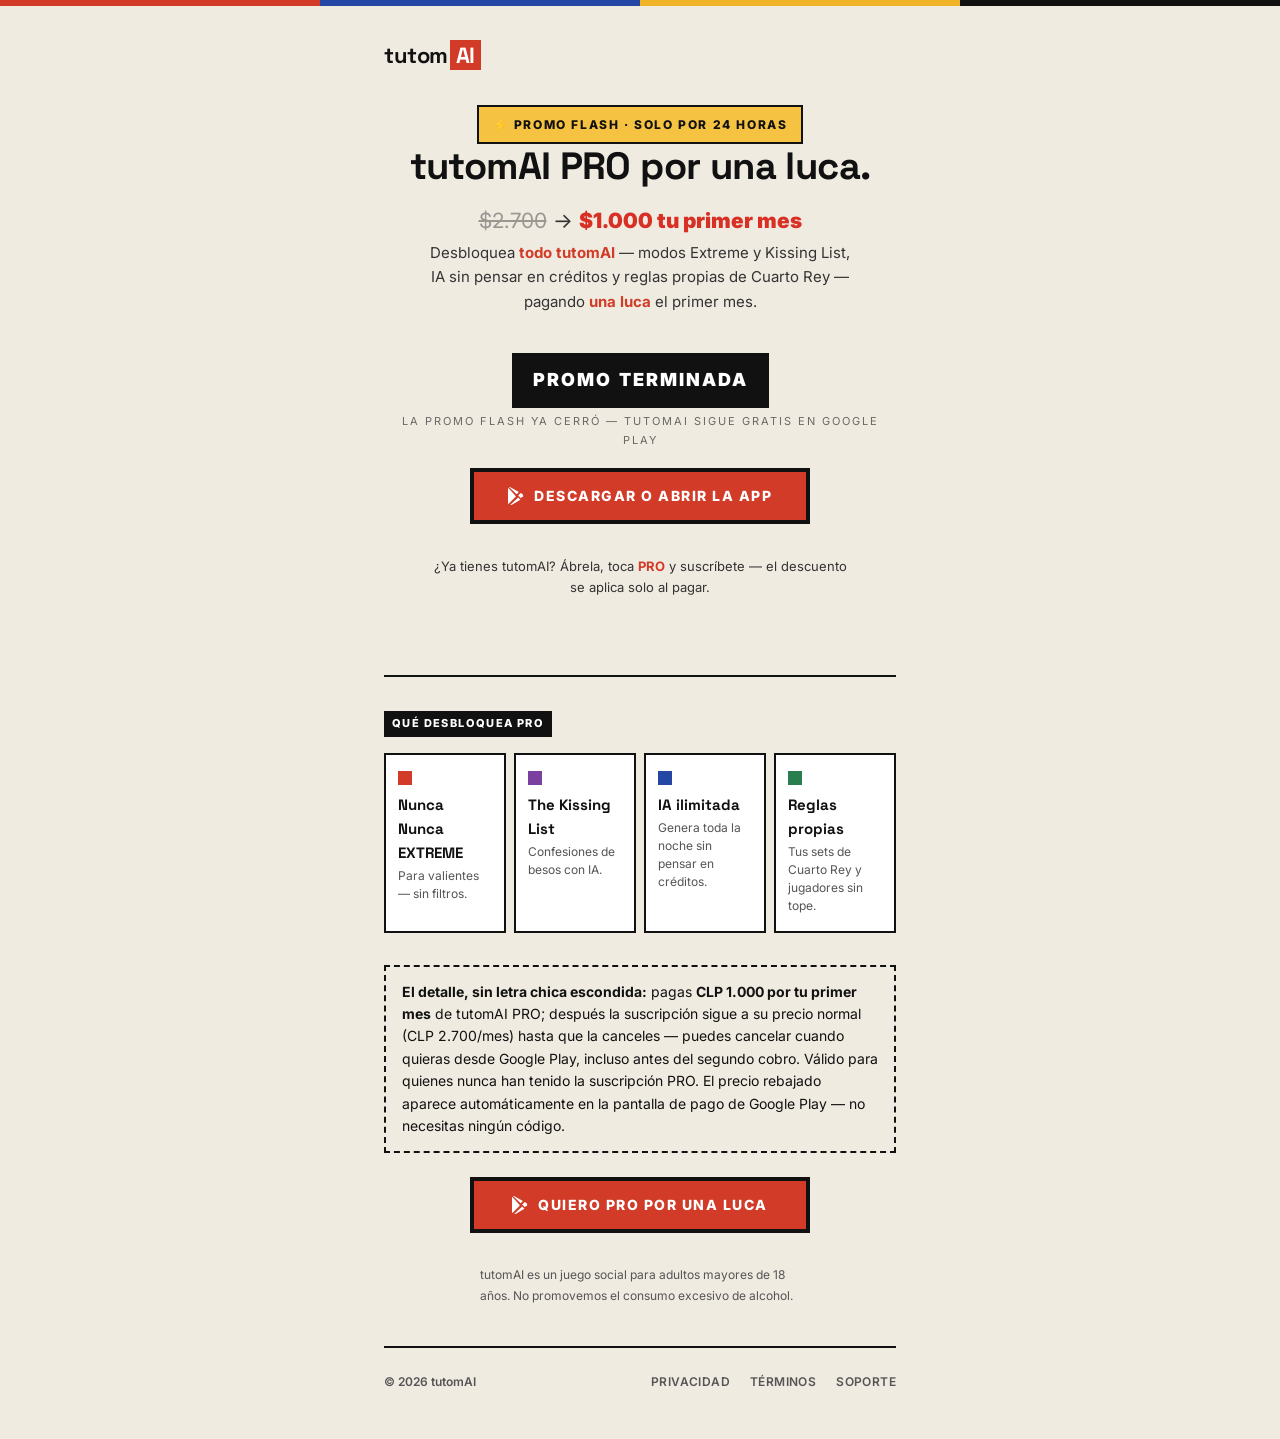
==== commit 61dcd6b8: "fix: precio base real CLP 2.700 en landing promo flash Co-Authored-By: Claude Fable 5 <noreply@anthr" ====
--- a/early-access.html
+++ b/early-access.html
@@ -68,7 +68,7 @@
     <section class="ea-hero">
       <span class="flash-badge">⚡ Promo flash · Solo por 24 horas</span>
       <h1 class="ea-title">tutomAI PRO por una luca.</h1>
-      <p class="flash-price"><span class="old">$2.990</span> → <span class="new">$1.000 tu primer mes</span></p>
+      <p class="flash-price"><span class="old">$2.700</span> → <span class="new">$1.000 tu primer mes</span></p>
       <p class="ea-sub">Desbloquea <strong>todo tutomAI</strong> — modos Extreme y Kissing List, IA sin pensar en créditos y reglas propias de Cuarto Rey — pagando <strong>una luca</strong> el primer mes.</p>
 
       <div class="countdown" id="countdown">--:--:--</div>
@@ -115,7 +115,7 @@
 
     <section class="section">
       <div class="promo-detail">
-        <strong>El detalle, sin letra chica escondida:</strong> pagas <strong>CLP 1.000 por tu primer mes</strong> de tutomAI PRO; después la suscripción sigue a su precio normal (CLP 2.990/mes) hasta que la canceles — puedes cancelar cuando quieras desde Google Play, incluso antes del segundo cobro. Válido para quienes nunca han tenido la suscripción PRO. El precio rebajado aparece automáticamente en la pantalla de pago de Google Play — no necesitas ningún código.
+        <strong>El detalle, sin letra chica escondida:</strong> pagas <strong>CLP 1.000 por tu primer mes</strong> de tutomAI PRO; después la suscripción sigue a su precio normal (CLP 2.700/mes) hasta que la canceles — puedes cancelar cuando quieras desde Google Play, incluso antes del segundo cobro. Válido para quienes nunca han tenido la suscripción PRO. El precio rebajado aparece automáticamente en la pantalla de pago de Google Play — no necesitas ningún código.
       </div>
     </section>
 
